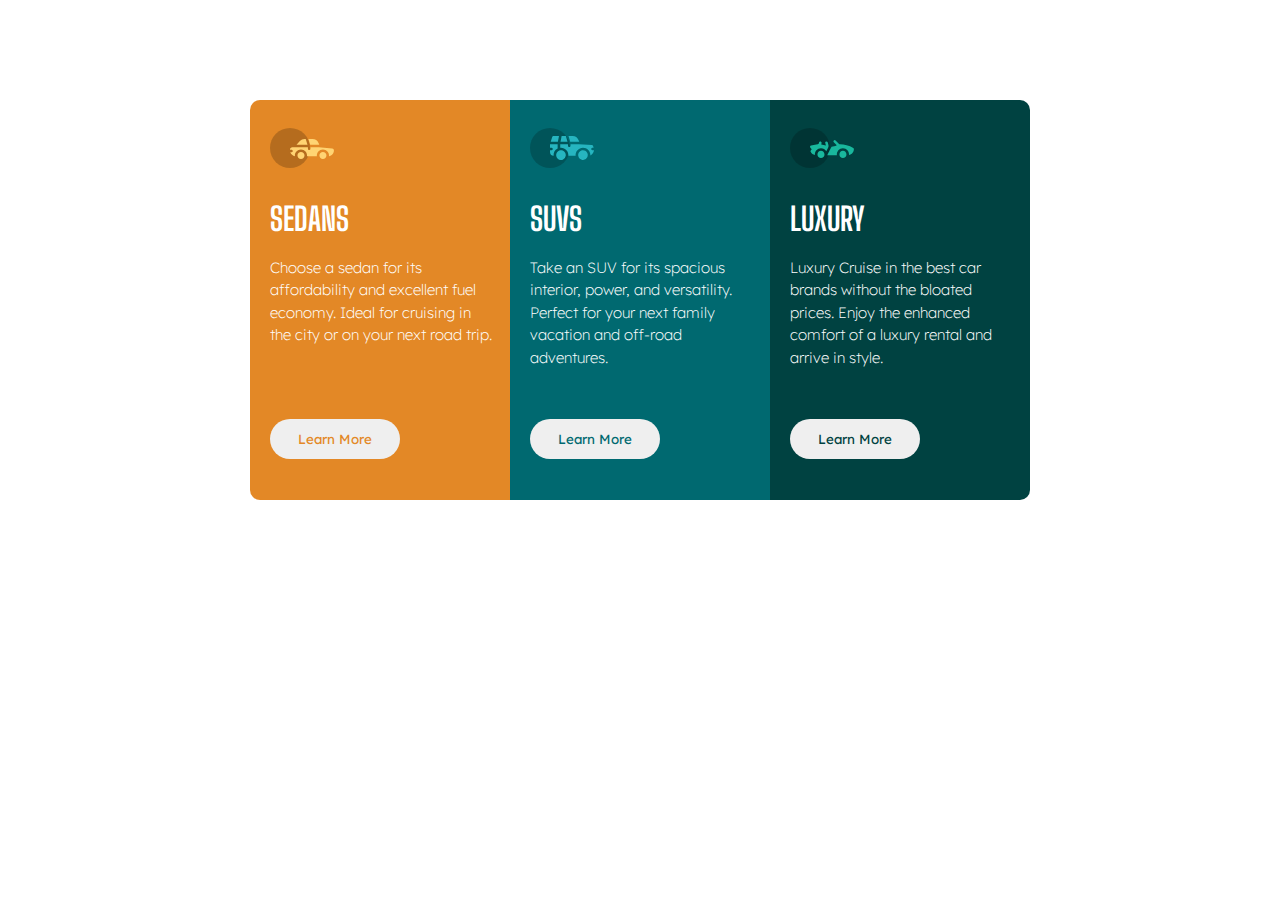
==== index.html @ 73c73601 "move index.html to the root folder" ====
<!DOCTYPE html>
<html lang="en">
<head>
    <meta charset="UTF-8">
    <meta http-equiv="X-UA-Compatible" content="IE=edge">
    <meta name="viewport" content="width=device-width, initial-scale=1.0">
    <title>Previev card</title>
    <link rel="stylesheet" href="../css/style.css">
    <link rel="preconnect" href="https://fonts.googleapis.com">
    <link rel="preconnect" href="https://fonts.gstatic.com" crossorigin>
    <link href="https://fonts.googleapis.com/css2?family=Big+Shoulders+Display:wght@700&family=Lexend+Deca:wght@200;400&display=swap" rel="stylesheet">
</head>
<body>
    <div class="grid-container">
        <div class="sedans">
            <div class="cards-grid">
                <div class="icon">
                    <img src="../images/icon-sedans.svg" alt="">
                </div>
                <h1 class="models">sedans</h1>
                <p class="description">Choose a sedan for its affordability and excellent fuel economy. Ideal for cruising in the city or on your next road trip.</p>
                <div class="button">
                    <button>Learn More</button>
                </div>
            </div>
         </div>
        <div class="suvs">
            <div class="cards-grid">
                <div class="icon">
                    <img src="../images/icon-suvs.svg" alt="" >
                </div>
                <h1 class="models">suvs</h1>
                <p class="description">
                    Take an SUV for its spacious interior, power, and versatility. Perfect for your next family vacation and off-road adventures.
                </p>
                <div class="button">
                    <button>Learn More</button>
                </div>
            </div>
        </div>
        <div class="luxury">
            <div class="cards-grid">
                <div class="icon">
                    <img src="../images/icon-luxury.svg" alt="">
                </div>
                <h1 class="models">luxury</h1>
                <p class="description">
                    Luxury Cruise in the best car brands without the bloated prices. Enjoy the enhanced comfort of a luxury rental and arrive in style.
                </p>
                <div class="button">
                    <button>Learn More</button>
                </div>
            </div>
        </div>
    </div>
</body>
</html>
---- css/style.css ----
*{
    padding: 0;
    margin: 0;
    box-sizing: border-box;
}

.grid-container{
    display: grid;
    grid-template-areas: "sedans suvs luxury";
    grid-template-columns: 260px 260px 260px;
    grid-template-rows: 400px;
    justify-content: center;
    align-content: center;
    height: 600px;
}

.sedans{
    grid-area: sedans;
    border-top-left-radius: 10px;
    border-bottom-left-radius: 10px;
}

.suvs{
    grid-area: suvs;
}

.luxury{
    grid-area: luxury;
    border-top-right-radius: 10px;
    border-bottom-right-radius: 10px;
}

.cards-grid{
    display: grid;
    height: 400px;
    grid-template-rows: 100px 0.7fr 2fr 1fr;
    margin-left: 20px;
}

.sedans{
    background-color: hsl(31, 77%, 52%);
}

.suvs{
    background-color:  hsl(184, 100%, 22%);
}

.luxury{
    background-color: hsl(179, 100%, 13%);
}

.cards-grid .icon{
    align-self: center;  
}

h1{
   font-family: 'Big Shoulders Display', cursive;
   text-transform: uppercase;
   color: white;
}

p{
    font-family: 'Lexend Deca', sans-serif;
    font-size: 15px;
    color: white;
    font-weight: 200;
    line-height: 1.5;
    width: 225px;
}

/* .button{
    align-self: center;
} */
button{
    display: flex;
    width: 130px;
    height: 40px;
    border: none;
    border-radius: 20px;
    font-family: 'Lexend Deca', sans-serif;
    padding: 5px;
    justify-content: center;
    align-items: center;
}

.sedans button{
    color: hsl(31, 77%, 52%);
}
.suvs button{
    color: hsl(184, 100%, 22%);
}

.luxury button{
    color: hsl(179, 100%, 13%);
}


button:hover{
    border: 2px solid white;
    background-color: transparent;
    color: white;
}
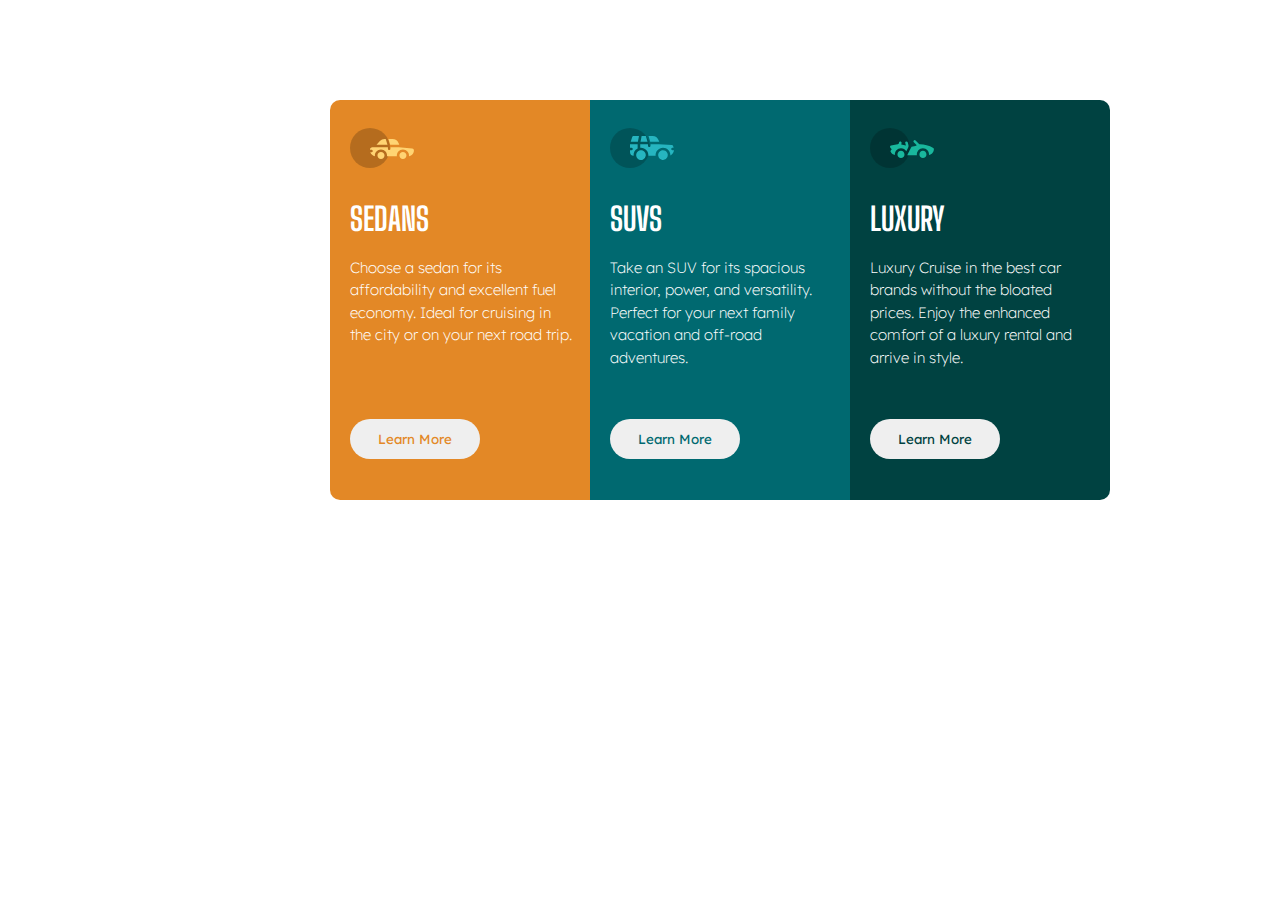
==== commit f314da02: "bug fix" ====
--- a/index.html
+++ b/index.html
@@ -5,7 +5,7 @@
     <meta http-equiv="X-UA-Compatible" content="IE=edge">
     <meta name="viewport" content="width=device-width, initial-scale=1.0">
     <title>Previev card</title>
-    <link rel="stylesheet" href="../css/style.css">
+    <link rel="stylesheet" href="css/style.css">
     <link rel="preconnect" href="https://fonts.googleapis.com">
     <link rel="preconnect" href="https://fonts.gstatic.com" crossorigin>
     <link href="https://fonts.googleapis.com/css2?family=Big+Shoulders+Display:wght@700&family=Lexend+Deca:wght@200;400&display=swap" rel="stylesheet">
@@ -15,7 +15,7 @@
         <div class="sedans">
             <div class="cards-grid">
                 <div class="icon">
-                    <img src="../images/icon-sedans.svg" alt="">
+                    <img src="/images/icon-sedans.svg" alt="">
                 </div>
                 <h1 class="models">sedans</h1>
                 <p class="description">Choose a sedan for its affordability and excellent fuel economy. Ideal for cruising in the city or on your next road trip.</p>
@@ -27,7 +27,7 @@
         <div class="suvs">
             <div class="cards-grid">
                 <div class="icon">
-                    <img src="../images/icon-suvs.svg" alt="" >
+                    <img src="/images/icon-suvs.svg" alt="" >
                 </div>
                 <h1 class="models">suvs</h1>
                 <p class="description">
@@ -41,7 +41,7 @@
         <div class="luxury">
             <div class="cards-grid">
                 <div class="icon">
-                    <img src="../images/icon-luxury.svg" alt="">
+                    <img src="/images/icon-luxury.svg" alt="">
                 </div>
                 <h1 class="models">luxury</h1>
                 <p class="description">
--- a/css/style.css
+++ b/css/style.css
@@ -12,6 +12,8 @@
     justify-content: center;
     align-content: center;
     height: 600px;
+    width: 1440px;
+    margin: auto;
 }
 
 .sedans{
